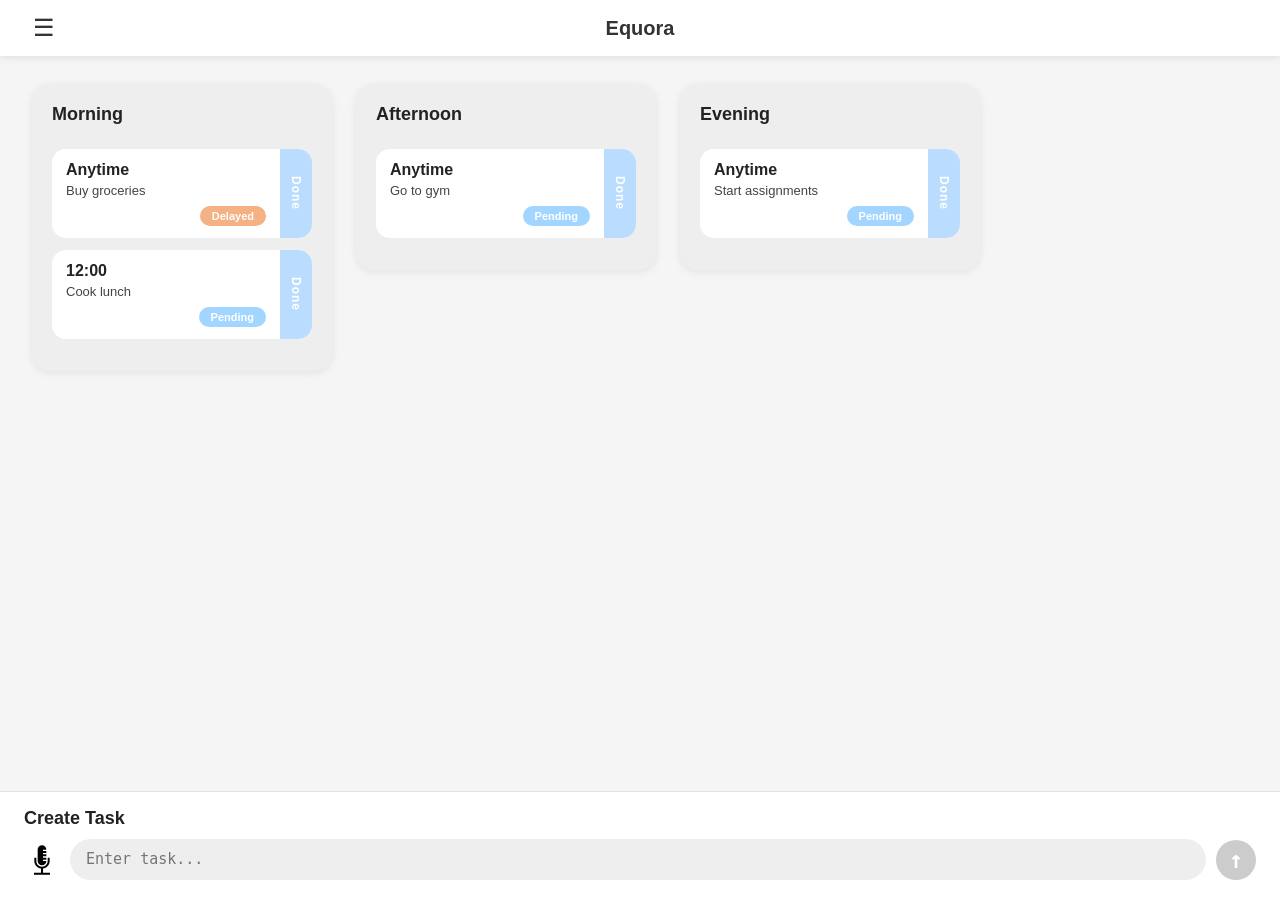
==== desktop/index.html @ 640b12a5 "feat(create): implement dynamic task parsing and rendering with JavaScript" ====
<!DOCTYPE html>
<html lang="en">
<head>
    <meta charset="UTF-8">
    <meta name="viewport" content="width=device-width, initial-scale=1.0">
    <title>Equora - Desktop</title>
    <link rel="stylesheet" href="style/desktop.css"/>
</head>
<body>
<div class="app" id="app">

<header class="header">
    <button class="header-btn">☰</button>
    <h1>Equora</h1>
    <div class="header-spacer"></div>
</header>

<main class="content">
    <div class="list" id="list"></div>
</main>

<footer class="footer" id="footer">
    <div class="footer-header">Create Task</div>

    <div class="transcription-display" id="transcriptionDisplay"></div>

    <div class="input-row" id="inputRow">
        <button class="mic-btn" id="micBtn">
            <img src="../assets/microphone.svg" alt=""/>
        </button>
        <button class="keyboard-btn" id="keyboardBtn">
            <img src="../assets/keyboard.svg" alt=""/>
        </button>
        <textarea class="task-input" id="taskInput" placeholder="Enter task..." rows="1"></textarea>
        <button class="hold-speak-btn" id="holdSpeakBtn">Hold to speak</button>
        <button class="submit-btn" id="submitBtn">↑</button>
    </div>
</footer>

</div>

<script type="module" src="../scripts/cardlist.js"></script>
<script>
const taskInput = document.getElementById('taskInput');
const submitBtn = document.getElementById('submitBtn');
const holdSpeakBtn = document.getElementById('holdSpeakBtn');
const micBtn = document.getElementById('micBtn');
const keyboardBtn = document.getElementById('keyboardBtn');
const inputRow = document.getElementById('inputRow');
const transcriptionDisplay = document.getElementById('transcriptionDisplay');
const footer = document.getElementById('footer');

const test_transcription = "I have to go to gym this afternoon, and start my Programming 1 assignment tonight.";

// ---------- Mic / Keyboard toggle ----------
micBtn.addEventListener('click', () => {
    inputRow.classList.add('voice-mode');
    updateFooterHeight();
});

keyboardBtn.addEventListener('click', () => {
    inputRow.classList.remove('voice-mode');
    updateFooterHeight();
});

// ---------- Submit button active state ----------
taskInput.addEventListener('input', () => {
    if (taskInput.value.trim()) {
        submitBtn.classList.add('active');
    } else {
        submitBtn.classList.remove('active');
    }
    autoResizeTaskInput();
});

// ---------- Task input auto-resize ----------
const MAX_LINES = 4;
const LINE_HEIGHT = 1.4;
const FONT_SIZE = 15;
const PADDING_V = 10;

function autoResizeTaskInput() {
    taskInput.style.height = 'auto';
    const lineHeightPx = FONT_SIZE * LINE_HEIGHT;
    const maxHeight = lineHeightPx * MAX_LINES + PADDING_V * 2;
    const newHeight = Math.min(taskInput.scrollHeight, maxHeight);
    taskInput.style.height = newHeight + 'px';
    updateFooterHeight();
}

function updateFooterHeight() {
    const needed = footer.scrollHeight;
    footer.style.height = needed + 'px';
}

// ---------- Hold to speak ----------
let pressTimer = null;
let isPressed = false;

function startPress(e) {
    e.preventDefault();
    pressTimer = setTimeout(() => {
        isPressed = true;
        holdSpeakBtn.classList.add('pressed');
        holdSpeakBtn.textContent = 'Release to submit';
        transcriptionDisplay.textContent = test_transcription;
        transcriptionDisplay.classList.add('visible');
        updateFooterHeight();
    }, 500);
}

function cancelPress() {
    clearTimeout(pressTimer);
    pressTimer = null;
}

function endPress() {
    clearTimeout(pressTimer);
    pressTimer = null;

    if (isPressed) {
        isPressed = false;
        holdSpeakBtn.classList.remove('pressed');
        holdSpeakBtn.textContent = 'Hold to speak';
        transcriptionDisplay.classList.remove('visible');
        transcriptionDisplay.textContent = '';

        taskInput.value = test_transcription;
        submitBtn.classList.add('active');
        autoResizeTaskInput();

        inputRow.classList.remove('voice-mode');
        updateFooterHeight();
    }
}

holdSpeakBtn.addEventListener('mousedown', startPress);
holdSpeakBtn.addEventListener('touchstart', startPress, { passive: false });
holdSpeakBtn.addEventListener('mouseup', endPress);
holdSpeakBtn.addEventListener('touchend', endPress);

holdSpeakBtn.addEventListener('mouseleave', () => {
    cancelPress();
    if (isPressed) endPress({});
});

holdSpeakBtn.addEventListener('touchcancel', () => {
    cancelPress();
    if (isPressed) endPress({});
});

holdSpeakBtn.addEventListener('touchmove', cancelPress);

submitBtn.addEventListener('click', () => {
    if (!submitBtn.classList.contains('active')) return;
    const path = window.location.pathname;
    const url = path.substring(0, path.lastIndexOf('/')) + "/create.html?input=" + taskInput.value;
    window.location.href = url;
});
</script>

</body>
</html>
---- desktop/style/desktop.css ----
* {
  margin: 0;
  padding: 0;
  box-sizing: border-box;
}

:root {
  --button-color-enable: #b9dcff;
  --button-color-warn: #F4B183;
  --button-color-caution: #E37D7D;
}

html, body {
  height: 100%;
  font-family: -apple-system, BlinkMacSystemFont, "Segoe UI", Helvetica, Arial, sans-serif;
}

.app {
  height: 100vh;
  display: flex;
  flex-direction: column;
  overflow: hidden;
}

/* ---------- header ---------- */
.header {
  height: 56px;
  min-height: 56px;
  display: flex;
  align-items: center;
  padding: 0 24px;
  box-shadow: 0 1px 8px rgba(0,0,0,0.10);
  z-index: 2;
  background: white;
}

.header-btn {
  background: none;
  border: none;
  color: #333;
  font-size: 24px;
  cursor: pointer;
  width: 40px;
}

.header h1 {
  flex: 1;
  text-align: center;
  color: #333;
  font-size: 20px;
  font-weight: 700;
}

.header-spacer {
  width: 40px;
}

/* ---------- content / horizontal timeboxes ---------- */
.content {
  flex: 1;
  overflow-x: auto;
  overflow-y: hidden;
  background: #f5f5f5;
}

.list {
  display: flex;
  gap: 24px;
  padding: 28px 32px;
  height: 100%;
  align-items: flex-start;
}

/* timebox column */
.timebox {
  background: #eee;
  box-shadow: 0 2px 8px rgba(0,0,0,0.08);
  border-radius: 18px;
  padding: 20px;
  min-width: 300px;
  max-width: 360px;
  flex-shrink: 0;
  max-height: 100%;
  overflow-y: auto;
}

.timebox-title {
  font-size: 18px;
  font-weight: 700;
  color: #222;
  margin-bottom: 16px;
  position: sticky;
  top: 0;
  background: #eee;
  padding-bottom: 8px;
  z-index: 1;
}

/* task card */
.task-item {
  display: flex;
  border-radius: 14px;
  overflow: hidden;
  background: white;
  margin-bottom: 12px;
  min-height: 60px;
  cursor: pointer;
  transition: box-shadow 0.15s ease;
}

.task-item:hover {
  box-shadow: 0 2px 8px rgba(0,0,0,0.12);
}

.task-content {
  flex: 1;
  padding: 12px 14px;
  display: flex;
  flex-direction: column;
}

.task-title {
  font-size: 16px;
  font-weight: 700;
  color: #222;
  margin-bottom: 4px;
}

.task-desc {
  font-size: 13px;
  color: #444;
  line-height: 1.3;
  margin-bottom: 6px;
}

.task-status {
  margin-top: auto;
  align-self: flex-end;
  padding: 4px 12px;
  border-radius: 999px;
  font-size: 11px;
  font-weight: 600;
}

.task-status.Pending  { background: #a2d5ff; color: white; }
.task-status.Delayed  { background: #F4B183; color: white; }
.task-status.Done     { background: #6feca1; color: white; }

.done-btn {
  width: 32px;
  border: none;
  background: var(--button-color-enable);
  color: white;
  font-weight: 700;
  font-size: 12px;
  cursor: pointer;
  writing-mode: vertical-rl;
  text-orientation: mixed;
  letter-spacing: 1px;
  transition: background 0.15s ease;
}

.done-btn:hover {
  background: #8cc8ff;
}

/* ---------- footer — always expanded ---------- */
.footer {
  background: white;
  border-top: 1px solid #e0e0e0;
  padding: 16px 24px 20px;
  z-index: 100;
}

.footer-header {
  font-size: 18px;
  font-weight: 700;
  color: #222;
  margin-bottom: 10px;
}

.transcription-display {
  display: none;
  margin-bottom: 12px;
  border: 2px solid #4a90d9;
  border-radius: 12px;
  padding: 10px 14px;
  font-size: 14px;
  color: #333;
  background: #f0f6ff;
  min-height: 20px;
}

.transcription-display.visible {
  display: block;
}

.input-row {
  display: flex;
  align-items: center;
  gap: 10px;
}

.mic-btn {
  width: 36px;
  height: 36px;
  border: none;
  background: none;
  display: flex;
  align-items: center;
  justify-content: center;
  padding: 2px;
  flex-shrink: 0;
  cursor: pointer;
}

.mic-btn img {
  width: 100%;
  height: 100%;
}

.keyboard-btn {
  width: 36px;
  height: 36px;
  border: none;
  background: none;
  display: none;
  align-items: center;
  justify-content: center;
  padding: 2px;
  flex-shrink: 0;
  cursor: pointer;
}

.keyboard-btn img {
  width: 100%;
  height: 100%;
}

.voice-mode .mic-btn        { display: none; }
.voice-mode .keyboard-btn   { display: flex; }
.voice-mode .task-input     { display: none; }
.voice-mode .hold-speak-btn { display: flex; }

.hold-speak-btn {
  display: none;
  flex: 1;
  height: 40px;
  border: none;
  border-radius: 999px;
  background: #eee;
  align-items: center;
  justify-content: center;
  font-size: 15px;
  font-weight: 600;
  color: #888;
  cursor: pointer;
  user-select: none;
  transition: background 0.2s ease, color 0.2s ease;
}

.hold-speak-btn.pressed {
  background: #4a90d9;
  color: white;
}

.task-input {
  flex: 1;
  min-height: 40px;
  height: auto;
  resize: none;
  overflow-y: auto;
  border: none;
  outline: none;
  border-radius: 999px;
  background: #eee;
  padding: 10px 16px;
  font-size: 15px;
  line-height: 1.4;
  font-family: Consolas, monospace;
  transition: height 0.15s ease;
}

.submit-btn {
  width: 40px;
  height: 40px;
  border-radius: 50%;
  border: none;
  background: #ccc;
  color: white;
  font-size: 24px;
  font-weight: bold;
  font-family: Consolas, monospace;
  display: flex;
  align-items: center;
  justify-content: center;
  flex-shrink: 0;
  cursor: pointer;
  transition: background 0.15s ease;
}

.submit-btn.active {
  background: var(--button-color-enable);
}
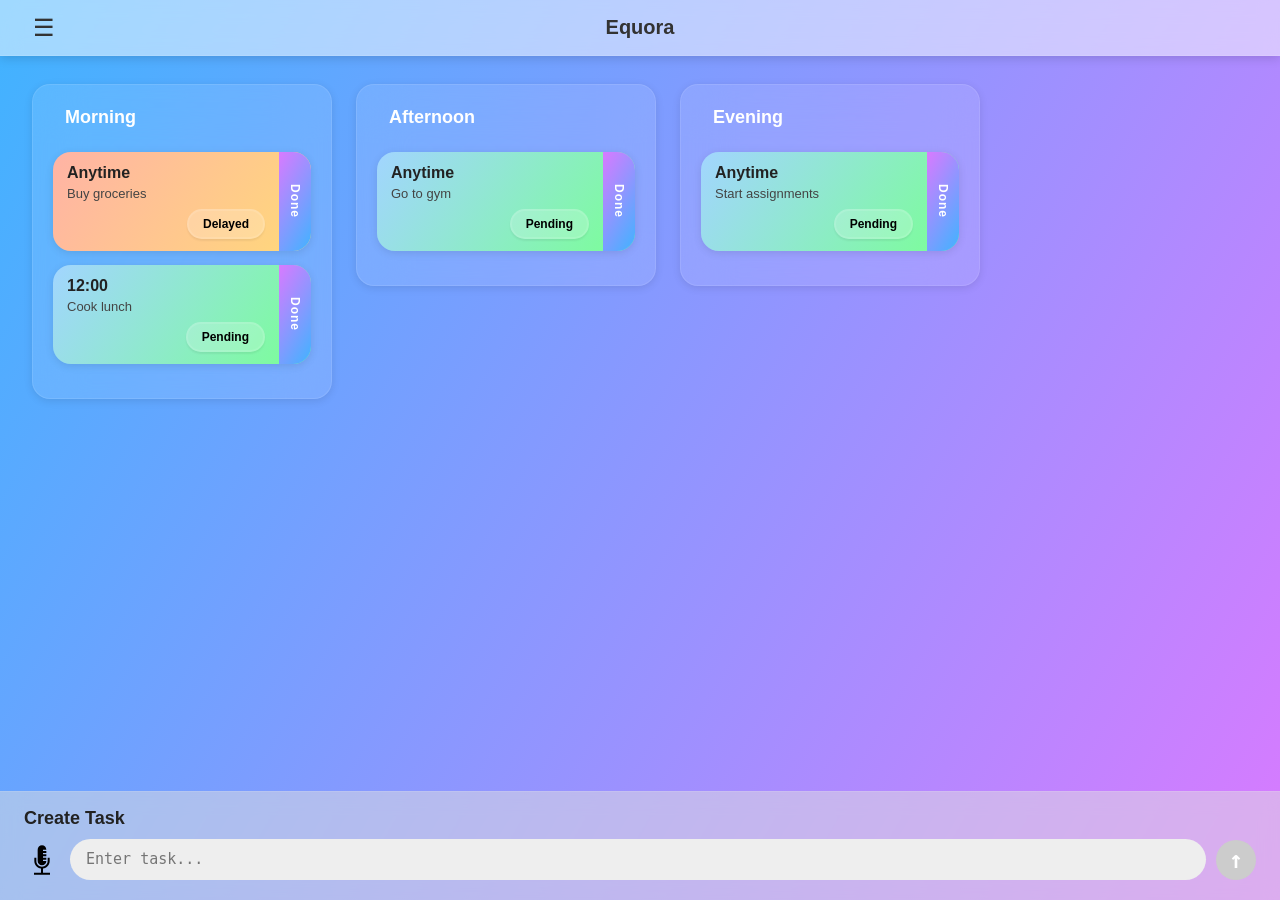
==== commit f21b3835: "feat(ui): implement desktop UI with side panel and popup modals" ====
--- a/desktop/index.html
+++ b/desktop/index.html
@@ -5,6 +5,7 @@
     <meta name="viewport" content="width=device-width, initial-scale=1.0">
     <title>Equora - Desktop</title>
     <link rel="stylesheet" href="style/desktop.css"/>
+    <link rel="stylesheet" href="./../styles/card.css"/>
 </head>
 <body>
 <div class="app" id="app">
@@ -16,7 +17,7 @@
 </header>
 
 <main class="content">
-    <div class="list" id="list"></div>
+    <div class="list dashboard" id="list"></div>
 </main>
 
 <footer class="footer" id="footer">
@@ -37,127 +38,109 @@
     </div>
 </footer>
 
+<!-- Task Detail Side Panel -->
+<div class="side-panel-overlay" id="sidePanelOverlay">
+    <aside class="side-panel" id="sidePanel">
+        <div class="side-panel-header">
+            <h2>Task Detail</h2>
+            <button class="side-panel-close" id="btn-close-panel">&times;</button>
+        </div>
+
+        <div class="side-panel-body">
+            <div class="detail-row">
+                <span class="detail-label">Task</span>
+                <span class="detail-value" id="panel-task"></span>
+            </div>
+            <div class="detail-row">
+                <span class="detail-label">Time</span>
+                <span class="detail-value" id="panel-time"></span>
+            </div>
+            <div class="detail-row">
+                <span class="detail-label">Status</span>
+                <span class="task-status" id="panel-status"></span>
+            </div>
+        </div>
+
+        <div class="side-panel-actions">
+            <button class="action-btn action-done" id="btn-panel-done">Mark as Done</button>
+            <button class="action-btn action-delay" id="btn-panel-delay">Delay</button>
+            <button class="action-btn action-delete" id="btn-panel-delete">Delete</button>
+        </div>
+    </aside>
 </div>
 
-<script type="module" src="../scripts/cardlist.js"></script>
-<script>
-const taskInput = document.getElementById('taskInput');
-const submitBtn = document.getElementById('submitBtn');
-const holdSpeakBtn = document.getElementById('holdSpeakBtn');
-const micBtn = document.getElementById('micBtn');
-const keyboardBtn = document.getElementById('keyboardBtn');
-const inputRow = document.getElementById('inputRow');
-const transcriptionDisplay = document.getElementById('transcriptionDisplay');
-const footer = document.getElementById('footer');
+<!-- Delay Pop-up -->
+<div class="popup-overlay" id="popup-delay">
+    <div class="popup">
+        <h3 class="popup-title">Delay Task</h3>
+        <p class="popup-desc">How long would you like to delay this task?</p>
+        <div class="popup-options" id="delay-options">
+            <button class="delay-option" data-delay="30min">30 Minutes</button>
+            <button class="delay-option" data-delay="1hour">1 Hour</button>
+            <button class="delay-option" data-delay="2hours">2 Hours</button>
+            <button class="delay-option" data-delay="tomorrow">Tomorrow</button>
+        </div>
+        <button class="popup-cancel" id="btn-cancel-delay">Cancel</button>
+    </div>
+</div>
 
-const test_transcription = "I have to go to gym this afternoon, and start my Programming 1 assignment tonight.";
+<!-- Delete Confirmation Pop-up -->
+<div class="popup-overlay" id="popup-delete">
+    <div class="popup">
+        <h3 class="popup-title">Delete Task</h3>
+        <p class="popup-desc">Are you sure you want to delete this task? This action cannot be undone.</p>
+        <div class="popup-confirm-row">
+            <button class="popup-btn popup-btn-cancel" id="btn-cancel-delete">Cancel</button>
+            <button class="popup-btn popup-btn-delete" id="btn-confirm-delete">Delete</button>
+        </div>
+    </div>
+</div>
 
-// ---------- Mic / Keyboard toggle ----------
-micBtn.addEventListener('click', () => {
-    inputRow.classList.add('voice-mode');
-    updateFooterHeight();
-});
+<!-- Done Completion Pop-up -->
+<div class="popup-overlay" id="popup-done">
+    <div class="popup">
+        <div class="done-content">
+            <div class="checkmark-container">
+                <svg class="checkmark-circle" viewBox="0 0 120 120">
+                    <circle class="checkmark-bg" cx="60" cy="60" r="54" fill="none" stroke="#4CAF50" stroke-width="6"/>
+                    <circle class="checkmark-draw" cx="60" cy="60" r="54" fill="none" stroke="#4CAF50" stroke-width="6"
+                            stroke-linecap="round" stroke-dasharray="340" stroke-dashoffset="340"/>
+                    <polyline class="checkmark-check" points="35,60 52,77 85,43"
+                              fill="none" stroke="#4CAF50" stroke-width="6"
+                              stroke-linecap="round" stroke-linejoin="round"
+                              stroke-dasharray="70" stroke-dashoffset="70"/>
+                </svg>
+            </div>
+            <p class="done-message">Task marked as done!</p>
+            <button class="done-return-btn" id="btn-done-return">Return to Dashboard</button>
+        </div>
+    </div>
+</div>
 
-keyboardBtn.addEventListener('click', () => {
-    inputRow.classList.remove('voice-mode');
-    updateFooterHeight();
-});
+<!-- Create Confirm Pop-up -->
+<div class="popup-overlay" id="popup-create">
+    <div class="popup create-popup">
+        <h3 class="popup-title">Confirm Tasks</h3>
+        <div class="popup-body">
+            <div class="create-card">
+                <label class="title-label">Input</label>
+                <div class="inner" id="create-input-display"></div>
+            </div>
+            <div class="create-card">
+                <label class="title-label">Tasks</label>
+                <div class="inner create" id="create-tasks-container"></div>
+            </div>
+        </div>
+        <div class="create-popup-actions">
+            <button class="action-btn action-done" id="btn-create-confirm">Confirm</button>
+            <button class="action-btn action-delete" id="btn-create-discard">Discard</button>
+        </div>
+    </div>
+</div>
 
-// ---------- Submit button active state ----------
-taskInput.addEventListener('input', () => {
-    if (taskInput.value.trim()) {
-        submitBtn.classList.add('active');
-    } else {
-        submitBtn.classList.remove('active');
-    }
-    autoResizeTaskInput();
-});
+</div>
 
-// ---------- Task input auto-resize ----------
-const MAX_LINES = 4;
-const LINE_HEIGHT = 1.4;
-const FONT_SIZE = 15;
-const PADDING_V = 10;
-
-function autoResizeTaskInput() {
-    taskInput.style.height = 'auto';
-    const lineHeightPx = FONT_SIZE * LINE_HEIGHT;
-    const maxHeight = lineHeightPx * MAX_LINES + PADDING_V * 2;
-    const newHeight = Math.min(taskInput.scrollHeight, maxHeight);
-    taskInput.style.height = newHeight + 'px';
-    updateFooterHeight();
-}
-
-function updateFooterHeight() {
-    const needed = footer.scrollHeight;
-    footer.style.height = needed + 'px';
-}
-
-// ---------- Hold to speak ----------
-let pressTimer = null;
-let isPressed = false;
-
-function startPress(e) {
-    e.preventDefault();
-    pressTimer = setTimeout(() => {
-        isPressed = true;
-        holdSpeakBtn.classList.add('pressed');
-        holdSpeakBtn.textContent = 'Release to submit';
-        transcriptionDisplay.textContent = test_transcription;
-        transcriptionDisplay.classList.add('visible');
-        updateFooterHeight();
-    }, 500);
-}
-
-function cancelPress() {
-    clearTimeout(pressTimer);
-    pressTimer = null;
-}
-
-function endPress() {
-    clearTimeout(pressTimer);
-    pressTimer = null;
-
-    if (isPressed) {
-        isPressed = false;
-        holdSpeakBtn.classList.remove('pressed');
-        holdSpeakBtn.textContent = 'Hold to speak';
-        transcriptionDisplay.classList.remove('visible');
-        transcriptionDisplay.textContent = '';
-
-        taskInput.value = test_transcription;
-        submitBtn.classList.add('active');
-        autoResizeTaskInput();
-
-        inputRow.classList.remove('voice-mode');
-        updateFooterHeight();
-    }
-}
-
-holdSpeakBtn.addEventListener('mousedown', startPress);
-holdSpeakBtn.addEventListener('touchstart', startPress, { passive: false });
-holdSpeakBtn.addEventListener('mouseup', endPress);
-holdSpeakBtn.addEventListener('touchend', endPress);
-
-holdSpeakBtn.addEventListener('mouseleave', () => {
-    cancelPress();
-    if (isPressed) endPress({});
-});
-
-holdSpeakBtn.addEventListener('touchcancel', () => {
-    cancelPress();
-    if (isPressed) endPress({});
-});
-
-holdSpeakBtn.addEventListener('touchmove', cancelPress);
-
-submitBtn.addEventListener('click', () => {
-    if (!submitBtn.classList.contains('active')) return;
-    const path = window.location.pathname;
-    const url = path.substring(0, path.lastIndexOf('/')) + "/create.html?input=" + taskInput.value;
-    window.location.href = url;
-});
-</script>
-
+<script type="module" src="./../scripts/cardlist.js"></script>
+<script type="module" src="./script/index.js"></script>
 </body>
 </html>
--- a/desktop/style/desktop.css
+++ b/desktop/style/desktop.css
@@ -5,9 +5,10 @@
 }
 
 :root {
-  --button-color-enable: #b9dcff;
+  --button-color-enable: #65b0f4;
   --button-color-warn: #F4B183;
   --button-color-caution: #E37D7D;
+  --background-gradient: linear-gradient(120deg, #40b3ff, #d97aff);
 }
 
 html, body {
@@ -20,18 +21,21 @@
   display: flex;
   flex-direction: column;
   overflow: hidden;
-}
-
-/* ---------- header ---------- */
+  background-image: var(--background-gradient);
+}
+
+/* ---------- header — glassmorphism ---------- */
 .header {
   height: 56px;
   min-height: 56px;
   display: flex;
   align-items: center;
   padding: 0 24px;
-  box-shadow: 0 1px 8px rgba(0,0,0,0.10);
+  box-shadow: 0 2px 10px rgba(0,0,0,0.15);
   z-index: 2;
-  background: white;
+  background: rgba(255, 255, 255, 0.5);
+  backdrop-filter: blur(10px);
+  border-bottom: 1px solid rgba(255,255,255,0.1);
 }
 
 .header-btn {
@@ -60,7 +64,6 @@
   flex: 1;
   overflow-x: auto;
   overflow-y: hidden;
-  background: #f5f5f5;
 }
 
 .list {
@@ -71,11 +74,13 @@
   align-items: flex-start;
 }
 
-/* timebox column */
+/* timebox column — glassmorphism */
 .timebox {
-  background: #eee;
+  background: rgba(255, 255, 255, 0.35);
+  backdrop-filter: blur(8px);
   box-shadow: 0 2px 8px rgba(0,0,0,0.08);
   border-radius: 18px;
+  border: 1px solid rgba(255,255,255,0.15);
   padding: 20px;
   min-width: 300px;
   max-width: 360px;
@@ -87,28 +92,63 @@
 .timebox-title {
   font-size: 18px;
   font-weight: 700;
-  color: #222;
+  color: white;
   margin-bottom: 16px;
   position: sticky;
   top: 0;
-  background: #eee;
-  padding-bottom: 8px;
+  padding: 2px 12px 8px;
   z-index: 1;
 }
 
 /* task card */
-.task-item {
-  display: flex;
-  border-radius: 14px;
+
+
+.dashboard .task-item {
+  display: flex;
+
+  border-radius: 18px;
+
   overflow: hidden;
+
+  box-shadow: 0 2px 8px rgba(0, 0, 0, 0.1);
   background: white;
-  margin-bottom: 12px;
-  min-height: 60px;
-  cursor: pointer;
-  transition: box-shadow 0.15s ease;
-}
-
-.task-item:hover {
+
+  margin-bottom: 14px;
+
+  min-height: 64px;
+}
+
+.dashboard .task-item.Pending {
+  background: var(--pending-background)
+}
+
+.dashboard .task-item.Delayed {
+  background: var(--delayed-background)
+}
+
+.dashboard .task-item.Done {
+  background: var(--done-background)
+}
+
+.dashboard .task-item .status {
+  margin-top: auto;
+
+  align-self: flex-end;
+
+  padding: 6px 14px;
+
+  background-color: rgba(255, 255, 255, 0.2);
+
+  border-radius: 999px;
+  border: 2px solid rgba(255, 255, 255, 0.1);
+
+  box-shadow: 0 2px 2px rgba(0, 0, 0, 0.06);
+
+  font-size: 12px;
+  font-weight: 600;
+}
+
+.dashboard .task-item:hover {
   box-shadow: 0 2px 8px rgba(0,0,0,0.12);
 }
 
@@ -149,7 +189,7 @@
 .done-btn {
   width: 32px;
   border: none;
-  background: var(--button-color-enable);
+  background: linear-gradient(120deg, #d97aff, #40b3ff);
   color: white;
   font-weight: 700;
   font-size: 12px;
@@ -161,13 +201,14 @@
 }
 
 .done-btn:hover {
-  background: #8cc8ff;
+  background: linear-gradient(120deg, #cf9cff, #67dcff);
 }
 
 /* ---------- footer — always expanded ---------- */
 .footer {
-  background: white;
-  border-top: 1px solid #e0e0e0;
+  background: rgba(224, 224, 224, 0.5);
+  backdrop-filter: blur(10px);
+  border-top: 1px solid rgba(255,255,255,0.1);
   padding: 16px 24px 20px;
   z-index: 100;
 }
@@ -302,3 +343,460 @@
 .submit-btn.active {
   background: var(--button-color-enable);
 }
+
+/* ================================================================ */
+/*  SIDE PANEL — task detail                                        */
+/* ================================================================ */
+.side-panel-overlay {
+  position: fixed;
+  inset: 0;
+  background: rgba(0,0,0,0.3);
+  z-index: 200;
+  opacity: 0;
+  pointer-events: none;
+  transition: opacity 0.25s ease;
+}
+
+.side-panel-overlay.active {
+  opacity: 1;
+  pointer-events: auto;
+}
+
+.side-panel {
+  position: fixed;
+  top: 0;
+  right: 0;
+  width: 420px;
+  max-width: 90vw;
+  height: 100vh;
+  background: rgba(255,255,255,0.5);
+  backdrop-filter: blur(16px);
+  border-left: 1px solid rgba(255,255,255,0.2);
+  box-shadow: -4px 0 24px rgba(0,0,0,0.15);
+  z-index: 201;
+  display: flex;
+  flex-direction: column;
+  transform: translateX(100%);
+  transition: transform 0.3s cubic-bezier(0.4, 0, 0.2, 1);
+}
+
+.side-panel-overlay.active .side-panel {
+  transform: translateX(0);
+}
+
+.side-panel-header {
+  display: flex;
+  align-items: center;
+  padding: 16px 20px;
+  border-bottom: 1px solid rgba(0,0,0,0.08);
+}
+
+.side-panel-header h2 {
+  flex: 1;
+  font-size: 18px;
+  font-weight: 700;
+  color: #222;
+}
+
+.side-panel-close {
+  background: none;
+  border: none;
+  font-size: 24px;
+  color: #999;
+  cursor: pointer;
+  width: 36px;
+  height: 36px;
+  border-radius: 50%;
+  display: flex;
+  align-items: center;
+  justify-content: center;
+}
+
+.side-panel-close:hover {
+  background: rgba(0,0,0,0.05);
+  color: #333;
+}
+
+.side-panel-body {
+  flex: 1;
+  padding: 24px 20px;
+  overflow-y: auto;
+}
+
+.detail-row {
+  display: flex;
+  flex-direction: column;
+  margin-bottom: 20px;
+}
+
+.detail-label {
+  font-size: 14px;
+  font-weight: 600;
+  color: #222;
+  margin-bottom: 4px;
+}
+
+.detail-value {
+  font-size: 18px;
+  font-weight: 600;
+  color: #444;
+}
+
+.side-panel-actions {
+  padding: 20px 20px 28px;
+  display: flex;
+  flex-direction: column;
+  gap: 10px;
+  border-top: 1px solid rgba(0,0,0,0.06);
+}
+
+.action-btn {
+  padding: 14px 0;
+  border: none;
+  border-radius: 14px;
+  font-size: 15px;
+  font-weight: 700;
+  color: white;
+  cursor: pointer;
+  transition: opacity 0.2s ease;
+}
+
+.action-btn:active {
+  opacity: 0.7;
+}
+
+.action-done {
+  background: var(--button-color-enable);
+}
+
+.action-delay {
+  background: var(--button-color-warn);
+}
+
+.action-delete {
+  background: var(--button-color-caution);
+}
+
+/* ================================================================ */
+/*  POP-UP / MODAL                                                   */
+/* ================================================================ */
+.popup-overlay {
+  position: fixed;
+  inset: 0;
+  background: rgba(0, 0, 0, 0.45);
+  display: flex;
+  align-items: center;
+  justify-content: center;
+  z-index: 300;
+  opacity: 0;
+  pointer-events: none;
+  transition: opacity 0.25s ease;
+}
+
+.popup-overlay.active {
+  opacity: 1;
+  pointer-events: auto;
+}
+
+.popup {
+  background: white;
+  border-radius: 18px;
+  padding: 28px 24px 24px;
+  width: calc(100% - 48px);
+  max-width: 380px;
+  display: flex;
+  flex-direction: column;
+  gap: 18px;
+  transform: translateY(16px);
+  transition: transform 0.25s ease;
+  box-shadow: 0 8px 32px rgba(0,0,0,0.18);
+}
+
+.popup-overlay.active .popup {
+  transform: translateY(0);
+}
+
+.popup-title {
+  font-size: 18px;
+  font-weight: 700;
+  color: #222;
+  text-align: center;
+}
+
+.popup-desc {
+  font-size: 14px;
+  color: #666;
+  text-align: center;
+  line-height: 1.4;
+}
+
+/* Delay options */
+.popup-options {
+  display: flex;
+  flex-direction: column;
+  gap: 10px;
+}
+
+.delay-option {
+  width: 100%;
+  padding: 13px 0;
+  border: 2px solid #e0e0e0;
+  border-radius: 12px;
+  background: white;
+  font-size: 15px;
+  font-weight: 600;
+  color: #333;
+  cursor: pointer;
+  transition: border-color 0.15s, background 0.15s;
+}
+
+.delay-option:hover {
+  border-color: var(--button-color-warn);
+  background: #fff5eb;
+}
+
+/* Delete confirmation */
+.popup-confirm-row {
+  display: flex;
+  gap: 12px;
+}
+
+.popup-btn {
+  flex: 1;
+  padding: 13px 0;
+  border: none;
+  border-radius: 12px;
+  font-size: 15px;
+  font-weight: 700;
+  cursor: pointer;
+}
+
+.popup-btn-cancel {
+  background: #e8e8e8;
+  color: #333;
+}
+
+.popup-btn-delete {
+  background: var(--button-color-caution);
+  color: white;
+}
+
+.popup-cancel {
+  background: none;
+  border: none;
+  color: #999;
+  font-size: 14px;
+  font-weight: 500;
+  cursor: pointer;
+  padding: 4px 0;
+}
+
+.popup-cancel:hover {
+  color: #666;
+}
+
+/* ================================================================ */
+/*  DONE POP-UP — checkmark animation                                */
+/* ================================================================ */
+.done-content {
+  display: flex;
+  flex-direction: column;
+  align-items: center;
+  justify-content: center;
+  gap: 24px;
+}
+
+.checkmark-container {
+  width: 120px;
+  height: 120px;
+}
+
+.checkmark-circle {
+  width: 100%;
+  height: 100%;
+}
+
+.checkmark-bg {
+  opacity: 0.2;
+}
+
+.checkmark-draw {
+  animation: draw-circle 0.6s ease-out 0.1s forwards;
+}
+
+.checkmark-check {
+  animation: draw-check 0.4s ease-out 0.5s forwards;
+}
+
+@keyframes draw-circle {
+  to { stroke-dashoffset: 0; }
+}
+
+@keyframes draw-check {
+  to { stroke-dashoffset: 0; }
+}
+
+.done-message {
+  font-size: 18px;
+  font-weight: 600;
+  color: #99eb9c;
+  animation: fade-in 0.4s ease-out 0.7s both;
+}
+
+.done-return-btn {
+  margin-top: 8px;
+  padding: 14px 48px;
+  background: var(--background-gradient);
+  box-shadow: 0 0 8px rgba(0, 0, 0, 0.25);
+  border: none;
+  border-radius: 14px;
+  font-size: 15px;
+  font-weight: 700;
+  color: white;
+  cursor: pointer;
+  animation: fade-in 0.4s ease-out 1s both;
+}
+
+@keyframes fade-in {
+  from {
+    opacity: 0;
+    transform: translateY(8px);
+  }
+  to {
+    opacity: 1;
+    transform: translateY(0);
+  }
+}
+
+/* ================================================================ */
+/*  CREATE CONFIRM POP-UP                                            */
+/* ================================================================ */
+.create-popup {
+  width: calc(100% - 48px);
+  max-width: 520px;
+  max-height: 80vh;
+}
+
+.create-popup .popup-body {
+  display: flex;
+  flex-direction: column;
+  gap: 14px;
+  max-height: 50vh;
+  overflow-y: auto;
+  padding-right: 8px;
+}
+
+.create-card {
+  background: rgba(0,0,0,0.03);
+  border-radius: 14px;
+  padding: 16px;
+}
+
+.create-card .title-label {
+  font-size: 13px;
+  font-weight: 600;
+  color: #999;
+  margin-bottom: 8px;
+}
+
+.create-card .inner {
+  font-size: 14px;
+  color: #333;
+  line-height: 1.4;
+  word-break: break-word;
+}
+
+/* Create task items */
+.create-task-item {
+  display: flex;
+  align-items: center;
+  gap: 10px;
+  background: white;
+  border-radius: 12px;
+  padding: 12px;
+  margin-bottom: 8px;
+  box-shadow: 0 1px 4px rgba(0,0,0,0.06);
+}
+
+.create-task-item .column {
+  flex: 1;
+  display: flex;
+  flex-direction: column;
+  gap: 6px;
+}
+
+.task-name-input {
+  border: none;
+  outline: none;
+  font-size: 14px;
+  font-weight: 500;
+  color: #222;
+  background: transparent;
+  padding: 4px 0;
+  border-bottom: 1px solid transparent;
+}
+
+.task-name-input:focus {
+  border-bottom-color: var(--button-color-enable);
+}
+
+.time-row {
+  display: flex;
+  gap: 8px;
+  align-items: center;
+}
+
+.time-select {
+  padding: 4px 10px;
+  border-radius: 8px;
+  border: 1px solid #ddd;
+  font-size: 12px;
+  color: #555;
+  background: white;
+  cursor: pointer;
+}
+
+.time-input {
+  width: 90px;
+  padding: 4px 10px;
+  border-radius: 8px;
+  border: 1px solid #ddd;
+  font-size: 12px;
+  color: #555;
+  outline: none;
+}
+
+.time-input:focus {
+  border-color: var(--button-color-enable);
+}
+
+.delete-task-btn {
+  background: none;
+  border: none;
+  font-size: 20px;
+  color: #ccc;
+  cursor: pointer;
+  width: 28px;
+  height: 28px;
+  border-radius: 50%;
+  display: flex;
+  align-items: center;
+  justify-content: center;
+  flex-shrink: 0;
+}
+
+.delete-task-btn:hover {
+  background: #fee;
+  color: var(--button-color-caution);
+}
+
+.create-popup-actions {
+  display: flex;
+  flex-direction: column;
+  gap: 10px;
+  margin-top: 8px;
+}
+
+.create-popup-actions .action-btn {
+  width: 100%;
+}
--- a/styles/card.css
+++ b/styles/card.css
@@ -0,0 +1,43 @@
+
+* {
+  --pending-background: linear-gradient(125deg, #a2d5ff, #7aff95);
+  --delayed-background: linear-gradient(125deg, #ffb3a5, #ffd97a);
+  --done-background: linear-gradient(125deg, #8bffa9, #ffe876);
+}
+
+.card {
+  background: rgba(255, 255, 255, 0.1);
+  backdrop-filter: blur(25px);
+  box-shadow: 0 2px 8px rgba(0, 0, 0, 0.1);
+  border: 1px solid rgba(255, 255, 255, 0.1);
+
+  border-radius: 18px;
+}
+
+.task-status {
+  margin-top: auto;
+
+  align-self: flex-end;
+
+  padding: 6px 14px;
+
+  border-radius: 999px;
+
+  font-size: 12px;
+  font-weight: 600;
+}
+
+.task-status.Pending {
+  background: #a2d5ff;
+  color: white;
+}
+
+.task-status.Delayed {
+  background: #F4B183;
+  color: white;
+}
+
+.task-status.Done {
+  background: #6feca1;
+  color: white;
+}
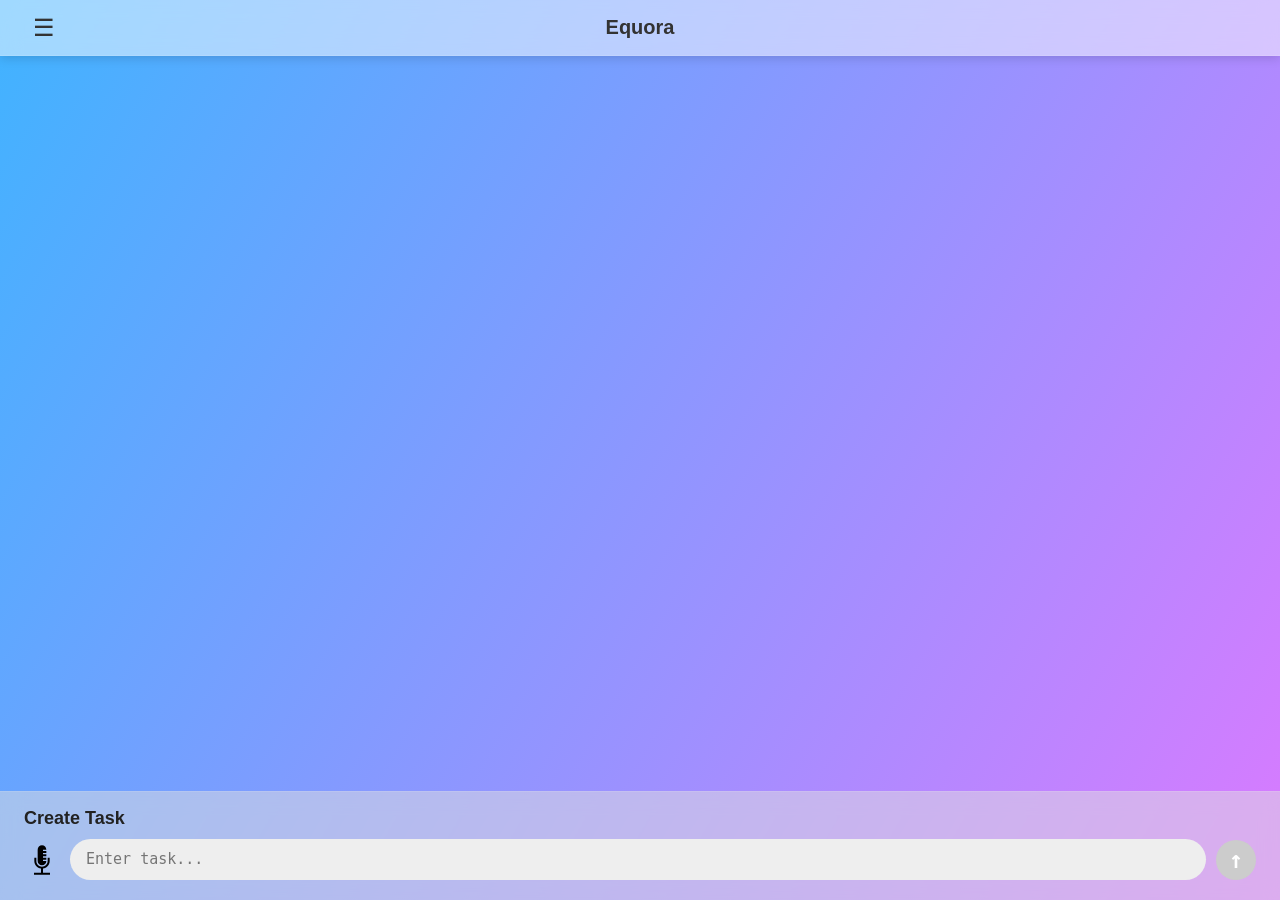
==== commit 4d5b8a43: "feat(cache): implement cache system for task management" ====
--- a/desktop/index.html
+++ b/desktop/index.html
@@ -5,6 +5,7 @@
     <meta name="viewport" content="width=device-width, initial-scale=1.0">
     <title>Equora - Desktop</title>
     <link rel="stylesheet" href="style/desktop.css"/>
+    <link rel="stylesheet" href="./../styles/create.css"/>
     <link rel="stylesheet" href="./../styles/card.css"/>
 </head>
 <body>
@@ -75,9 +76,7 @@
         <h3 class="popup-title">Delay Task</h3>
         <p class="popup-desc">How long would you like to delay this task?</p>
         <div class="popup-options" id="delay-options">
-            <button class="delay-option" data-delay="30min">30 Minutes</button>
-            <button class="delay-option" data-delay="1hour">1 Hour</button>
-            <button class="delay-option" data-delay="2hours">2 Hours</button>
+            <button class="delay-option" data-delay="later">Later</button>
             <button class="delay-option" data-delay="tomorrow">Tomorrow</button>
         </div>
         <button class="popup-cancel" id="btn-cancel-delay">Cancel</button>
--- a/styles/create.css
+++ b/styles/create.css
@@ -0,0 +1,138 @@
+.create-content {
+    flex: 1;
+    display: flex;
+    flex-direction: column;
+    justify-content: flex-start;
+    padding: 24px 24px 180px 24px;
+    gap: 24px;
+
+    overflow-y: auto;
+}
+
+.list {
+    padding: 20px 20px 60px 20px;
+}
+
+.create-card {
+    padding: 12px 18px;
+    width: 100%;
+    max-width: 400px;
+    display: flex;
+    flex-direction: column;
+}
+
+.input-section {
+    height: 15%;
+    max-height: 15%;
+}
+
+.inner {
+    display: flex;
+    flex-direction: column;
+}
+
+.title-label {
+    font-size: 18px;
+    font-weight: bold;
+    color: white;
+    margin-bottom: 8px;
+    display: block;
+    flex-shrink: 0;
+}
+
+.input-content {
+    font-size: 18px;
+    color: ghostwhite;
+    flex: 1;
+}
+
+.task-section {
+    height: 50%;
+    max-height: 50%;
+}
+
+.create-task-item {
+    background: linear-gradient(125deg, #66e4e8, #ffe3a1);
+    border-radius: 12px;
+    margin-bottom: 20px;
+    display: flex;
+    overflow: hidden;
+
+    min-height: 120px;
+}
+
+.create-task-item .column {
+    flex: 1;
+
+    padding: 12px 14px;
+
+    display: flex;
+    flex-direction: column;
+}
+
+.task-name-input {
+    width: 100%;
+    padding: 12px;
+    border: 1px solid #4a6fa5;
+    border-radius: 8px;
+    font-size: 16px;
+    margin-bottom: 12px;
+    outline: none;
+}
+
+.time-row {
+    display: flex;
+    gap: 8px;
+}
+
+.time-select {
+    flex: 1;
+    padding: 12px;
+    border: 1px solid #4a6fa5;
+    border-radius: 8px;
+    font-size: 16px;
+    color: #333;
+    background-color: #fff;
+    appearance: none;
+    background-image: url('data:image/svg+xml;utf8,<svg xmlns="http://www.w3.org/2000/svg" width="20" height="20" viewBox="0 0 24 24" fill="none" stroke="%23333" stroke-width="2" stroke-linecap="round" stroke-linejoin="round"><polyline points="6 9 12 15 18 9"></polyline></svg>');
+    background-repeat: no-repeat;
+    background-position: right 12px center;
+}
+
+.time-input {
+    width: 90px;
+    padding: 12px 8px;
+    border: 1px solid #4a6fa5;
+    border-radius: 8px;
+    font-size: 16px;
+    color: #333;
+    outline: none;
+    text-align: center;
+}
+
+.time-input::placeholder {
+    color: #aaa;
+    font-size: 14px;
+}
+
+.delete-btn {
+    width: 10%;
+
+    border: none;
+
+    background: var(--button-color-caution);
+
+    color: white;
+
+    font-weight: 900;
+
+    cursor: pointer;
+
+    writing-mode: vertical-rl;
+
+    text-orientation: mixed;
+
+    letter-spacing: 2px;
+
+    transition: background 0.2s ease;
+}
